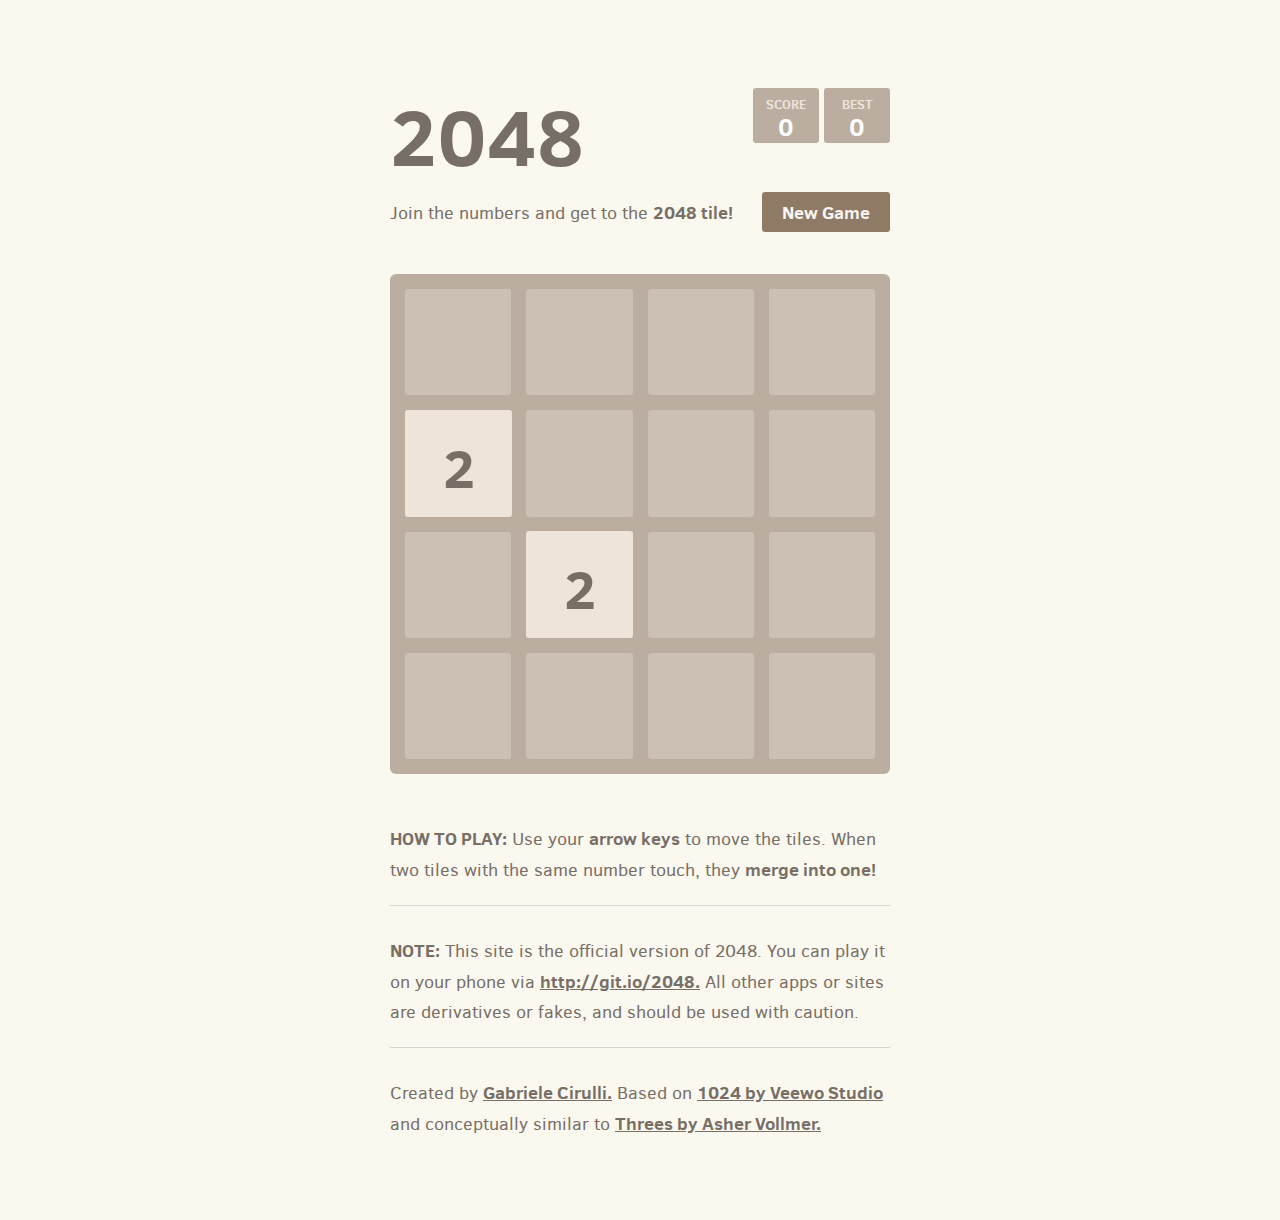
==== index.html @ 60905a82 "First Upload" ====
<!DOCTYPE html>
<html>
<head>
  <meta charset="utf-8">
  <title>2048</title>

  <link href="style/main.css" rel="stylesheet" type="text/css">
  <link rel="shortcut icon" href="favicon.ico">
  <link rel="apple-touch-icon" href="meta/apple-touch-icon.png">
  <link rel="apple-touch-startup-image" href="meta/apple-touch-startup-image-640x1096.png" media="(device-width: 320px) and (device-height: 568px) and (-webkit-device-pixel-ratio: 2)"> <!-- iPhone 5+ -->
  <link rel="apple-touch-startup-image" href="meta/apple-touch-startup-image-640x920.png"  media="(device-width: 320px) and (device-height: 480px) and (-webkit-device-pixel-ratio: 2)"> <!-- iPhone, retina -->
  <meta name="apple-mobile-web-app-capable" content="yes">
  <meta name="apple-mobile-web-app-status-bar-style" content="black">

  <meta name="HandheldFriendly" content="True">
  <meta name="MobileOptimized" content="320">
  <meta name="viewport" content="width=device-width, target-densitydpi=160dpi, initial-scale=1.0, maximum-scale=1, user-scalable=no, minimal-ui">
</head>
<body>
  <div class="container">
    <div class="heading">
      <h1 class="title">2048</h1>
      <div class="scores-container">
        <div class="score-container">0</div>
        <div class="best-container">0</div>
      </div>
    </div>

    <div class="above-game">
      <p class="game-intro">Join the numbers and get to the <strong>2048 tile!</strong></p>
      <a class="restart-button">New Game</a>
    </div>

    <div class="game-container">
      <div class="game-message">
        <p></p>
        <div class="lower">
	        <a class="keep-playing-button">Keep going</a>
          <a class="retry-button">Try again</a>
        </div>
      </div>

      <div class="grid-container">
        <div class="grid-row">
          <div class="grid-cell"></div>
          <div class="grid-cell"></div>
          <div class="grid-cell"></div>
          <div class="grid-cell"></div>
        </div>
        <div class="grid-row">
          <div class="grid-cell"></div>
          <div class="grid-cell"></div>
          <div class="grid-cell"></div>
          <div class="grid-cell"></div>
        </div>
        <div class="grid-row">
          <div class="grid-cell"></div>
          <div class="grid-cell"></div>
          <div class="grid-cell"></div>
          <div class="grid-cell"></div>
        </div>
        <div class="grid-row">
          <div class="grid-cell"></div>
          <div class="grid-cell"></div>
          <div class="grid-cell"></div>
          <div class="grid-cell"></div>
        </div>
      </div>

      <div class="tile-container">

      </div>
    </div>

    <p class="game-explanation">
      <strong class="important">How to play:</strong> Use your <strong>arrow keys</strong> to move the tiles. When two tiles with the same number touch, they <strong>merge into one!</strong>
    </p>
    <hr>
    <p>
    <strong class="important">Note:</strong> This site is the official version of 2048. You can play it on your phone via <a href="http://git.io/2048">http://git.io/2048.</a> All other apps or sites are derivatives or fakes, and should be used with caution.
    </p>
    <hr>
    <p>
    Created by <a href="http://gabrielecirulli.com" target="_blank">Gabriele Cirulli.</a> Based on <a href="https://itunes.apple.com/us/app/1024!/id823499224" target="_blank">1024 by Veewo Studio</a> and conceptually similar to <a href="http://asherv.com/threes/" target="_blank">Threes by Asher Vollmer.</a>
    </p>
  </div>

  <script src="js/bind_polyfill.js"></script>
  <script src="js/classlist_polyfill.js"></script>
  <script src="js/animframe_polyfill.js"></script>
  <script src="js/keyboard_input_manager.js"></script>
  <script src="js/html_actuator.js"></script>
  <script src="js/grid.js"></script>
  <script src="js/tile.js"></script>
  <script src="js/local_storage_manager.js"></script>
  <script src="js/game_manager.js"></script>
  <script src="js/application.js"></script>
</body>
</html>
---- style/main.css ----
@import url(fonts/clear-sans.css);
html, body {
  margin: 0;
  padding: 0;
  background: #faf8ef;
  color: #776e65;
  font-family: "Clear Sans", "Helvetica Neue", Arial, sans-serif;
  font-size: 18px; }

body {
  margin: 80px 0; }

.heading:after {
  content: "";
  display: block;
  clear: both; }

h1.title {
  font-size: 80px;
  font-weight: bold;
  margin: 0;
  display: block;
  float: left; }

@-webkit-keyframes move-up {
  0% {
    top: 25px;
    opacity: 1; }

  100% {
    top: -50px;
    opacity: 0; } }
@-moz-keyframes move-up {
  0% {
    top: 25px;
    opacity: 1; }

  100% {
    top: -50px;
    opacity: 0; } }
@keyframes move-up {
  0% {
    top: 25px;
    opacity: 1; }

  100% {
    top: -50px;
    opacity: 0; } }
.scores-container {
  float: right;
  text-align: right; }

.score-container, .best-container {
  position: relative;
  display: inline-block;
  background: #bbada0;
  padding: 15px 25px;
  font-size: 25px;
  height: 25px;
  line-height: 47px;
  font-weight: bold;
  border-radius: 3px;
  color: white;
  margin-top: 8px;
  text-align: center; }
  .score-container:after, .best-container:after {
    position: absolute;
    width: 100%;
    top: 10px;
    left: 0;
    text-transform: uppercase;
    font-size: 13px;
    line-height: 13px;
    text-align: center;
    color: #eee4da; }
  .score-container .score-addition, .best-container .score-addition {
    position: absolute;
    right: 30px;
    color: red;
    font-size: 25px;
    line-height: 25px;
    font-weight: bold;
    color: rgba(119, 110, 101, 0.9);
    z-index: 100;
    -webkit-animation: move-up 600ms ease-in;
    -moz-animation: move-up 600ms ease-in;
    animation: move-up 600ms ease-in;
    -webkit-animation-fill-mode: both;
    -moz-animation-fill-mode: both;
    animation-fill-mode: both; }

.score-container:after {
  content: "Score"; }

.best-container:after {
  content: "Best"; }

p {
  margin-top: 0;
  margin-bottom: 10px;
  line-height: 1.65; }

a {
  color: #776e65;
  font-weight: bold;
  text-decoration: underline;
  cursor: pointer; }

strong.important {
  text-transform: uppercase; }

hr {
  border: none;
  border-bottom: 1px solid #d8d4d0;
  margin-top: 20px;
  margin-bottom: 30px; }

.container {
  width: 500px;
  margin: 0 auto; }

@-webkit-keyframes fade-in {
  0% {
    opacity: 0; }

  100% {
    opacity: 1; } }
@-moz-keyframes fade-in {
  0% {
    opacity: 0; }

  100% {
    opacity: 1; } }
@keyframes fade-in {
  0% {
    opacity: 0; }

  100% {
    opacity: 1; } }
.game-container {
  margin-top: 40px;
  position: relative;
  padding: 15px;
  cursor: default;
  -webkit-touch-callout: none;
  -ms-touch-callout: none;
  -webkit-user-select: none;
  -moz-user-select: none;
  -ms-user-select: none;
  -ms-touch-action: none;
  touch-action: none;
  background: #bbada0;
  border-radius: 6px;
  width: 500px;
  height: 500px;
  -webkit-box-sizing: border-box;
  -moz-box-sizing: border-box;
  box-sizing: border-box; }
  .game-container .game-message {
    display: none;
    position: absolute;
    top: 0;
    right: 0;
    bottom: 0;
    left: 0;
    background: rgba(238, 228, 218, 0.5);
    z-index: 100;
    text-align: center;
    -webkit-animation: fade-in 800ms ease 1200ms;
    -moz-animation: fade-in 800ms ease 1200ms;
    animation: fade-in 800ms ease 1200ms;
    -webkit-animation-fill-mode: both;
    -moz-animation-fill-mode: both;
    animation-fill-mode: both; }
    .game-container .game-message p {
      font-size: 60px;
      font-weight: bold;
      height: 60px;
      line-height: 60px;
      margin-top: 222px; }
    .game-container .game-message .lower {
      display: block;
      margin-top: 59px; }
    .game-container .game-message a {
      display: inline-block;
      background: #8f7a66;
      border-radius: 3px;
      padding: 0 20px;
      text-decoration: none;
      color: #f9f6f2;
      height: 40px;
      line-height: 42px;
      margin-left: 9px; }
      .game-container .game-message a.keep-playing-button {
        display: none; }
    .game-container .game-message.game-won {
      background: rgba(237, 194, 46, 0.5);
      color: #f9f6f2; }
      .game-container .game-message.game-won a.keep-playing-button {
        display: inline-block; }
    .game-container .game-message.game-won, .game-container .game-message.game-over {
      display: block; }

.grid-container {
  position: absolute;
  z-index: 1; }

.grid-row {
  margin-bottom: 15px; }
  .grid-row:last-child {
    margin-bottom: 0; }
  .grid-row:after {
    content: "";
    display: block;
    clear: both; }

.grid-cell {
  width: 106.25px;
  height: 106.25px;
  margin-right: 15px;
  float: left;
  border-radius: 3px;
  background: rgba(238, 228, 218, 0.35); }
  .grid-cell:last-child {
    margin-right: 0; }

.tile-container {
  position: absolute;
  z-index: 2; }

.tile, .tile .tile-inner {
  width: 107px;
  height: 107px;
  line-height: 116.25px; }
.tile.tile-position-1-1 {
  -webkit-transform: translate(0px, 0px);
  -moz-transform: translate(0px, 0px);
  transform: translate(0px, 0px); }
.tile.tile-position-1-2 {
  -webkit-transform: translate(0px, 121px);
  -moz-transform: translate(0px, 121px);
  transform: translate(0px, 121px); }
.tile.tile-position-1-3 {
  -webkit-transform: translate(0px, 242px);
  -moz-transform: translate(0px, 242px);
  transform: translate(0px, 242px); }
.tile.tile-position-1-4 {
  -webkit-transform: translate(0px, 363px);
  -moz-transform: translate(0px, 363px);
  transform: translate(0px, 363px); }
.tile.tile-position-2-1 {
  -webkit-transform: translate(121px, 0px);
  -moz-transform: translate(121px, 0px);
  transform: translate(121px, 0px); }
.tile.tile-position-2-2 {
  -webkit-transform: translate(121px, 121px);
  -moz-transform: translate(121px, 121px);
  transform: translate(121px, 121px); }
.tile.tile-position-2-3 {
  -webkit-transform: translate(121px, 242px);
  -moz-transform: translate(121px, 242px);
  transform: translate(121px, 242px); }
.tile.tile-position-2-4 {
  -webkit-transform: translate(121px, 363px);
  -moz-transform: translate(121px, 363px);
  transform: translate(121px, 363px); }
.tile.tile-position-3-1 {
  -webkit-transform: translate(242px, 0px);
  -moz-transform: translate(242px, 0px);
  transform: translate(242px, 0px); }
.tile.tile-position-3-2 {
  -webkit-transform: translate(242px, 121px);
  -moz-transform: translate(242px, 121px);
  transform: translate(242px, 121px); }
.tile.tile-position-3-3 {
  -webkit-transform: translate(242px, 242px);
  -moz-transform: translate(242px, 242px);
  transform: translate(242px, 242px); }
.tile.tile-position-3-4 {
  -webkit-transform: translate(242px, 363px);
  -moz-transform: translate(242px, 363px);
  transform: translate(242px, 363px); }
.tile.tile-position-4-1 {
  -webkit-transform: translate(363px, 0px);
  -moz-transform: translate(363px, 0px);
  transform: translate(363px, 0px); }
.tile.tile-position-4-2 {
  -webkit-transform: translate(363px, 121px);
  -moz-transform: translate(363px, 121px);
  transform: translate(363px, 121px); }
.tile.tile-position-4-3 {
  -webkit-transform: translate(363px, 242px);
  -moz-transform: translate(363px, 242px);
  transform: translate(363px, 242px); }
.tile.tile-position-4-4 {
  -webkit-transform: translate(363px, 363px);
  -moz-transform: translate(363px, 363px);
  transform: translate(363px, 363px); }

.tile {
  position: absolute;
  -webkit-transition: 100ms ease-in-out;
  -moz-transition: 100ms ease-in-out;
  transition: 100ms ease-in-out;
  -webkit-transition-property: -webkit-transform;
  -moz-transition-property: -moz-transform;
  transition-property: transform; }
  .tile .tile-inner {
    border-radius: 3px;
    background: #eee4da;
    text-align: center;
    font-weight: bold;
    z-index: 10;
    font-size: 55px; }
  .tile.tile-2 .tile-inner {
    background: #eee4da;
    box-shadow: 0 0 30px 10px rgba(243, 215, 116, 0), inset 0 0 0 1px rgba(255, 255, 255, 0); }
  .tile.tile-4 .tile-inner {
    background: #ede0c8;
    box-shadow: 0 0 30px 10px rgba(243, 215, 116, 0), inset 0 0 0 1px rgba(255, 255, 255, 0); }
  .tile.tile-8 .tile-inner {
    color: #f9f6f2;
    background: #f2b179; }
  .tile.tile-16 .tile-inner {
    color: #f9f6f2;
    background: #f59563; }
  .tile.tile-32 .tile-inner {
    color: #f9f6f2;
    background: #f67c5f; }
  .tile.tile-64 .tile-inner {
    color: #f9f6f2;
    background: #f65e3b; }
  .tile.tile-128 .tile-inner {
    color: #f9f6f2;
    background: #edcf72;
    box-shadow: 0 0 30px 10px rgba(243, 215, 116, 0.2381), inset 0 0 0 1px rgba(255, 255, 255, 0.14286);
    font-size: 45px; }
    @media screen and (max-width: 520px) {
      .tile.tile-128 .tile-inner {
        font-size: 25px; } }
  .tile.tile-256 .tile-inner {
    color: #f9f6f2;
    background: #edcc61;
    box-shadow: 0 0 30px 10px rgba(243, 215, 116, 0.31746), inset 0 0 0 1px rgba(255, 255, 255, 0.19048);
    font-size: 45px; }
    @media screen and (max-width: 520px) {
      .tile.tile-256 .tile-inner {
        font-size: 25px; } }
  .tile.tile-512 .tile-inner {
    color: #f9f6f2;
    background: #edc850;
    box-shadow: 0 0 30px 10px rgba(243, 215, 116, 0.39683), inset 0 0 0 1px rgba(255, 255, 255, 0.2381);
    font-size: 45px; }
    @media screen and (max-width: 520px) {
      .tile.tile-512 .tile-inner {
        font-size: 25px; } }
  .tile.tile-1024 .tile-inner {
    color: #f9f6f2;
    background: #edc53f;
    box-shadow: 0 0 30px 10px rgba(243, 215, 116, 0.47619), inset 0 0 0 1px rgba(255, 255, 255, 0.28571);
    font-size: 35px; }
    @media screen and (max-width: 520px) {
      .tile.tile-1024 .tile-inner {
        font-size: 15px; } }
  .tile.tile-2048 .tile-inner {
    color: #f9f6f2;
    background: #edc22e;
    box-shadow: 0 0 30px 10px rgba(243, 215, 116, 0.55556), inset 0 0 0 1px rgba(255, 255, 255, 0.33333);
    font-size: 35px; }
    @media screen and (max-width: 520px) {
      .tile.tile-2048 .tile-inner {
        font-size: 15px; } }
  .tile.tile-super .tile-inner {
    color: #f9f6f2;
    background: #3c3a32;
    font-size: 30px; }
    @media screen and (max-width: 520px) {
      .tile.tile-super .tile-inner {
        font-size: 10px; } }

@-webkit-keyframes appear {
  0% {
    opacity: 0;
    -webkit-transform: scale(0);
    -moz-transform: scale(0);
    transform: scale(0); }

  100% {
    opacity: 1;
    -webkit-transform: scale(1);
    -moz-transform: scale(1);
    transform: scale(1); } }
@-moz-keyframes appear {
  0% {
    opacity: 0;
    -webkit-transform: scale(0);
    -moz-transform: scale(0);
    transform: scale(0); }

  100% {
    opacity: 1;
    -webkit-transform: scale(1);
    -moz-transform: scale(1);
    transform: scale(1); } }
@keyframes appear {
  0% {
    opacity: 0;
    -webkit-transform: scale(0);
    -moz-transform: scale(0);
    transform: scale(0); }

  100% {
    opacity: 1;
    -webkit-transform: scale(1);
    -moz-transform: scale(1);
    transform: scale(1); } }
.tile-new .tile-inner {
  -webkit-animation: appear 200ms ease 100ms;
  -moz-animation: appear 200ms ease 100ms;
  animation: appear 200ms ease 100ms;
  -webkit-animation-fill-mode: backwards;
  -moz-animation-fill-mode: backwards;
  animation-fill-mode: backwards; }

@-webkit-keyframes pop {
  0% {
    -webkit-transform: scale(0);
    -moz-transform: scale(0);
    transform: scale(0); }

  50% {
    -webkit-transform: scale(1.2);
    -moz-transform: scale(1.2);
    transform: scale(1.2); }

  100% {
    -webkit-transform: scale(1);
    -moz-transform: scale(1);
    transform: scale(1); } }
@-moz-keyframes pop {
  0% {
    -webkit-transform: scale(0);
    -moz-transform: scale(0);
    transform: scale(0); }

  50% {
    -webkit-transform: scale(1.2);
    -moz-transform: scale(1.2);
    transform: scale(1.2); }

  100% {
    -webkit-transform: scale(1);
    -moz-transform: scale(1);
    transform: scale(1); } }
@keyframes pop {
  0% {
    -webkit-transform: scale(0);
    -moz-transform: scale(0);
    transform: scale(0); }

  50% {
    -webkit-transform: scale(1.2);
    -moz-transform: scale(1.2);
    transform: scale(1.2); }

  100% {
    -webkit-transform: scale(1);
    -moz-transform: scale(1);
    transform: scale(1); } }
.tile-merged .tile-inner {
  z-index: 20;
  -webkit-animation: pop 200ms ease 100ms;
  -moz-animation: pop 200ms ease 100ms;
  animation: pop 200ms ease 100ms;
  -webkit-animation-fill-mode: backwards;
  -moz-animation-fill-mode: backwards;
  animation-fill-mode: backwards; }

.above-game:after {
  content: "";
  display: block;
  clear: both; }

.game-intro {
  float: left;
  line-height: 42px;
  margin-bottom: 0; }

.restart-button {
  display: inline-block;
  background: #8f7a66;
  border-radius: 3px;
  padding: 0 20px;
  text-decoration: none;
  color: #f9f6f2;
  height: 40px;
  line-height: 42px;
  display: block;
  text-align: center;
  float: right; }

.game-explanation {
  margin-top: 50px; }

@media screen and (max-width: 520px) {
  html, body {
    font-size: 15px; }

  body {
    margin: 20px 0;
    padding: 0 20px; }

  h1.title {
    font-size: 27px;
    margin-top: 15px; }

  .container {
    width: 280px;
    margin: 0 auto; }

  .score-container, .best-container {
    margin-top: 0;
    padding: 15px 10px;
    min-width: 40px; }

  .heading {
    margin-bottom: 10px; }

  .game-intro {
    width: 55%;
    display: block;
    box-sizing: border-box;
    line-height: 1.65; }

  .restart-button {
    width: 42%;
    padding: 0;
    display: block;
    box-sizing: border-box;
    margin-top: 2px; }

  .game-container {
    margin-top: 17px;
    position: relative;
    padding: 10px;
    cursor: default;
    -webkit-touch-callout: none;
    -ms-touch-callout: none;
    -webkit-user-select: none;
    -moz-user-select: none;
    -ms-user-select: none;
    -ms-touch-action: none;
    touch-action: none;
    background: #bbada0;
    border-radius: 6px;
    width: 280px;
    height: 280px;
    -webkit-box-sizing: border-box;
    -moz-box-sizing: border-box;
    box-sizing: border-box; }
    .game-container .game-message {
      display: none;
      position: absolute;
      top: 0;
      right: 0;
      bottom: 0;
      left: 0;
      background: rgba(238, 228, 218, 0.5);
      z-index: 100;
      text-align: center;
      -webkit-animation: fade-in 800ms ease 1200ms;
      -moz-animation: fade-in 800ms ease 1200ms;
      animation: fade-in 800ms ease 1200ms;
      -webkit-animation-fill-mode: both;
      -moz-animation-fill-mode: both;
      animation-fill-mode: both; }
      .game-container .game-message p {
        font-size: 60px;
        font-weight: bold;
        height: 60px;
        line-height: 60px;
        margin-top: 222px; }
      .game-container .game-message .lower {
        display: block;
        margin-top: 59px; }
      .game-container .game-message a {
        display: inline-block;
        background: #8f7a66;
        border-radius: 3px;
        padding: 0 20px;
        text-decoration: none;
        color: #f9f6f2;
        height: 40px;
        line-height: 42px;
        margin-left: 9px; }
        .game-container .game-message a.keep-playing-button {
          display: none; }
      .game-container .game-message.game-won {
        background: rgba(237, 194, 46, 0.5);
        color: #f9f6f2; }
        .game-container .game-message.game-won a.keep-playing-button {
          display: inline-block; }
      .game-container .game-message.game-won, .game-container .game-message.game-over {
        display: block; }

  .grid-container {
    position: absolute;
    z-index: 1; }

  .grid-row {
    margin-bottom: 10px; }
    .grid-row:last-child {
      margin-bottom: 0; }
    .grid-row:after {
      content: "";
      display: block;
      clear: both; }

  .grid-cell {
    width: 57.5px;
    height: 57.5px;
    margin-right: 10px;
    float: left;
    border-radius: 3px;
    background: rgba(238, 228, 218, 0.35); }
    .grid-cell:last-child {
      margin-right: 0; }

  .tile-container {
    position: absolute;
    z-index: 2; }

  .tile, .tile .tile-inner {
    width: 58px;
    height: 58px;
    line-height: 67.5px; }
  .tile.tile-position-1-1 {
    -webkit-transform: translate(0px, 0px);
    -moz-transform: translate(0px, 0px);
    transform: translate(0px, 0px); }
  .tile.tile-position-1-2 {
    -webkit-transform: translate(0px, 67px);
    -moz-transform: translate(0px, 67px);
    transform: translate(0px, 67px); }
  .tile.tile-position-1-3 {
    -webkit-transform: translate(0px, 135px);
    -moz-transform: translate(0px, 135px);
    transform: translate(0px, 135px); }
  .tile.tile-position-1-4 {
    -webkit-transform: translate(0px, 202px);
    -moz-transform: translate(0px, 202px);
    transform: translate(0px, 202px); }
  .tile.tile-position-2-1 {
    -webkit-transform: translate(67px, 0px);
    -moz-transform: translate(67px, 0px);
    transform: translate(67px, 0px); }
  .tile.tile-position-2-2 {
    -webkit-transform: translate(67px, 67px);
    -moz-transform: translate(67px, 67px);
    transform: translate(67px, 67px); }
  .tile.tile-position-2-3 {
    -webkit-transform: translate(67px, 135px);
    -moz-transform: translate(67px, 135px);
    transform: translate(67px, 135px); }
  .tile.tile-position-2-4 {
    -webkit-transform: translate(67px, 202px);
    -moz-transform: translate(67px, 202px);
    transform: translate(67px, 202px); }
  .tile.tile-position-3-1 {
    -webkit-transform: translate(135px, 0px);
    -moz-transform: translate(135px, 0px);
    transform: translate(135px, 0px); }
  .tile.tile-position-3-2 {
    -webkit-transform: translate(135px, 67px);
    -moz-transform: translate(135px, 67px);
    transform: translate(135px, 67px); }
  .tile.tile-position-3-3 {
    -webkit-transform: translate(135px, 135px);
    -moz-transform: translate(135px, 135px);
    transform: translate(135px, 135px); }
  .tile.tile-position-3-4 {
    -webkit-transform: translate(135px, 202px);
    -moz-transform: translate(135px, 202px);
    transform: translate(135px, 202px); }
  .tile.tile-position-4-1 {
    -webkit-transform: translate(202px, 0px);
    -moz-transform: translate(202px, 0px);
    transform: translate(202px, 0px); }
  .tile.tile-position-4-2 {
    -webkit-transform: translate(202px, 67px);
    -moz-transform: translate(202px, 67px);
    transform: translate(202px, 67px); }
  .tile.tile-position-4-3 {
    -webkit-transform: translate(202px, 135px);
    -moz-transform: translate(202px, 135px);
    transform: translate(202px, 135px); }
  .tile.tile-position-4-4 {
    -webkit-transform: translate(202px, 202px);
    -moz-transform: translate(202px, 202px);
    transform: translate(202px, 202px); }

  .tile .tile-inner {
    font-size: 35px; }

  .game-message p {
    font-size: 30px !important;
    height: 30px !important;
    line-height: 30px !important;
    margin-top: 90px !important; }
  .game-message .lower {
    margin-top: 30px !important; } }
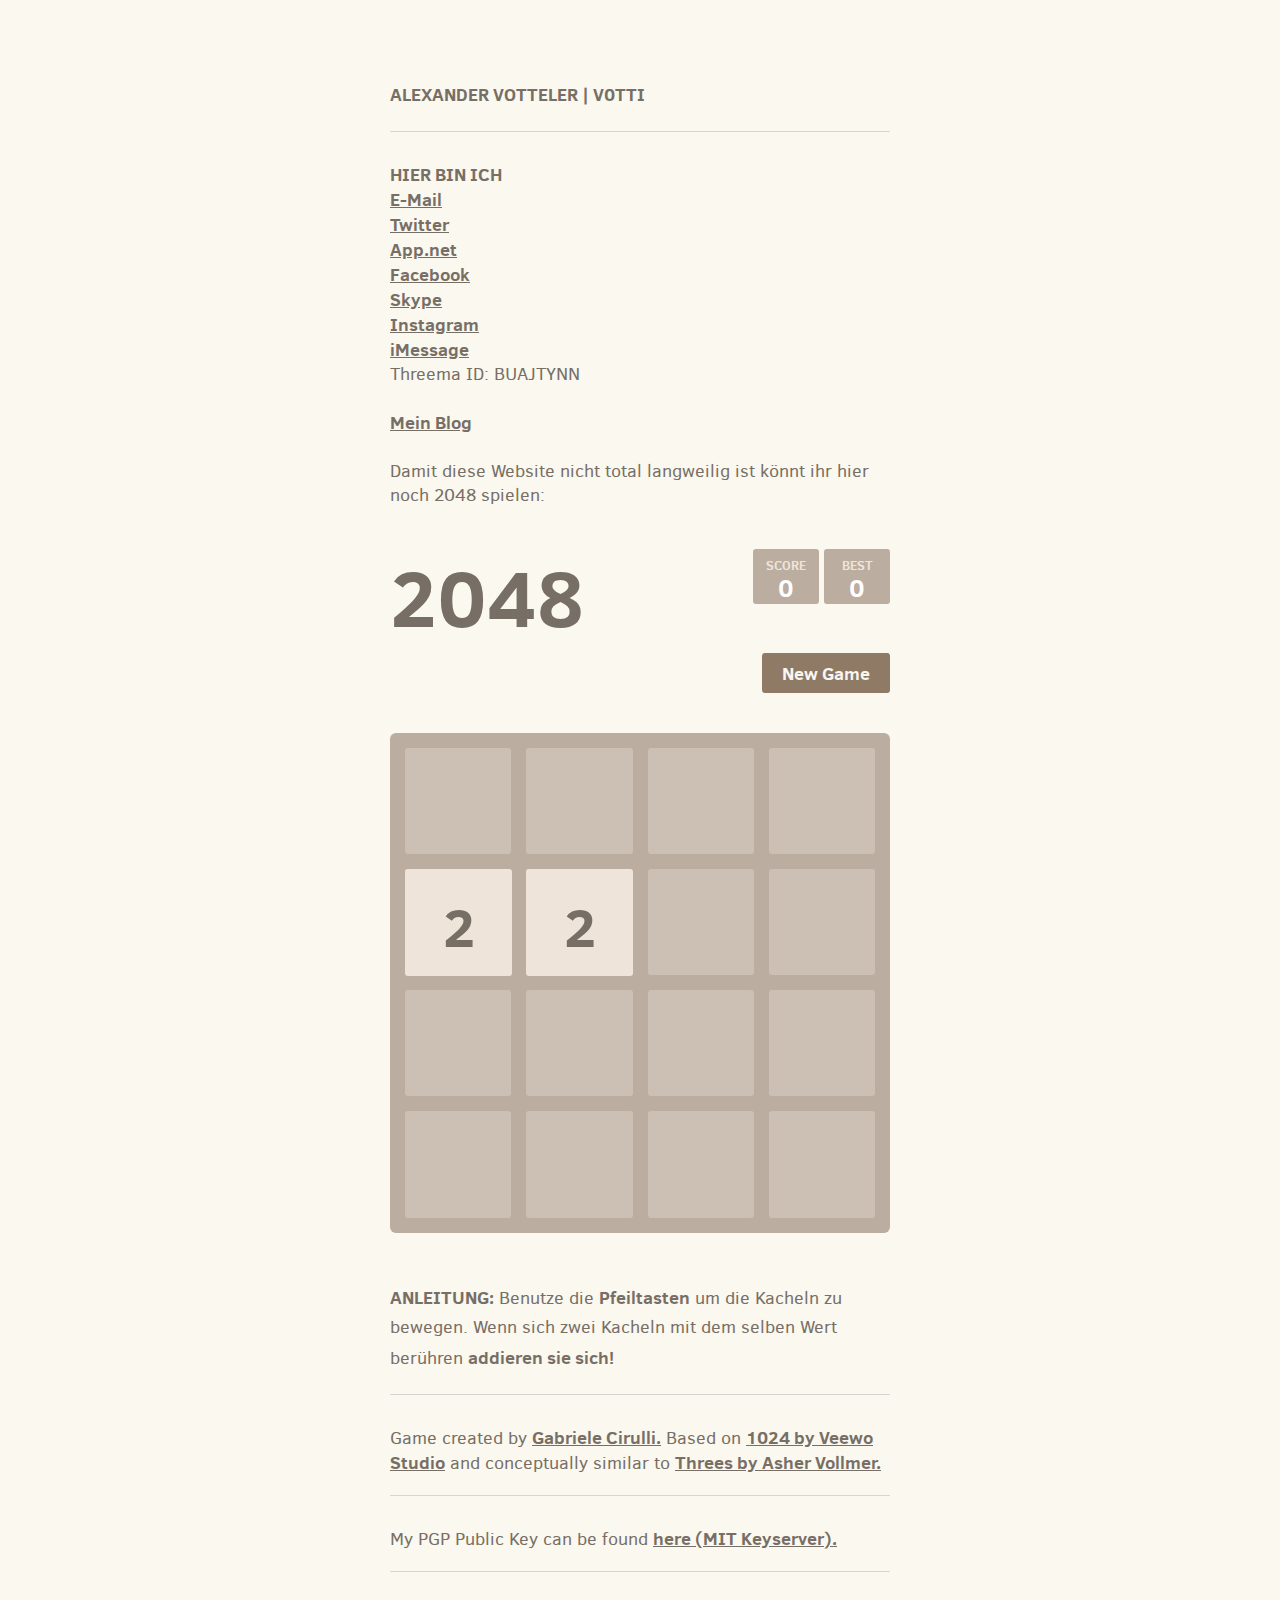
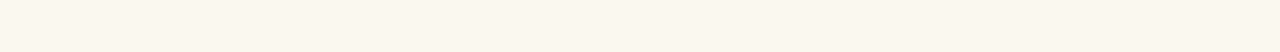
==== commit 3a320071: "Included PGP Key" ====
--- a/index.html
+++ b/index.html
@@ -2,15 +2,9 @@
 <html>
 <head>
   <meta charset="utf-8">
-  <title>2048</title>
+  <title>v0tti - Alexander Votteler</title>
 
   <link href="style/main.css" rel="stylesheet" type="text/css">
-  <link rel="shortcut icon" href="favicon.ico">
-  <link rel="apple-touch-icon" href="meta/apple-touch-icon.png">
-  <link rel="apple-touch-startup-image" href="meta/apple-touch-startup-image-640x1096.png" media="(device-width: 320px) and (device-height: 568px) and (-webkit-device-pixel-ratio: 2)"> <!-- iPhone 5+ -->
-  <link rel="apple-touch-startup-image" href="meta/apple-touch-startup-image-640x920.png"  media="(device-width: 320px) and (device-height: 480px) and (-webkit-device-pixel-ratio: 2)"> <!-- iPhone, retina -->
-  <meta name="apple-mobile-web-app-capable" content="yes">
-  <meta name="apple-mobile-web-app-status-bar-style" content="black">
 
   <meta name="HandheldFriendly" content="True">
   <meta name="MobileOptimized" content="320">
@@ -19,15 +13,30 @@
 <body>
   <div class="container">
     <div class="heading">
+    <p class="game-explanation">
+    <strong class="important">Alexander Votteler | v0tti</strong>
+        <hr>
+    <strong class="important">Hier bin ich</strong><br>
+        <a href="mailto:website@alexandervotteler.de">E-Mail</a><br>
+        <a href="https://twitter.com/v0tti/">Twitter</a><br>
+        <a href="https://alpha.app.net/v0tti">App.net</a><br>
+        <a href="https://facebook.com/alexander.votteler/">Facebook</a><br>
+        <a href="skype:dervotteler ">Skype</a><br>
+        <a href="https://instagram.com/v0tti/">Instagram</a><br>
+        <a href="imessage:alex@alexandervotteler.de">iMessage</a><br>
+        Threema ID: BUAJTYNN<br><br>
+        <a href="http://blog.v0tti.com">Mein Blog</a><br><br>
+        Damit diese Website nicht total langweilig ist könnt ihr hier noch 2048 spielen:<br><br>
+    </p>
+
       <h1 class="title">2048</h1>
       <div class="scores-container">
         <div class="score-container">0</div>
         <div class="best-container">0</div>
       </div>
     </div>
-
+    
     <div class="above-game">
-      <p class="game-intro">Join the numbers and get to the <strong>2048 tile!</strong></p>
       <a class="restart-button">New Game</a>
     </div>
 
@@ -73,17 +82,13 @@
     </div>
 
     <p class="game-explanation">
-      <strong class="important">How to play:</strong> Use your <strong>arrow keys</strong> to move the tiles. When two tiles with the same number touch, they <strong>merge into one!</strong>
+      <strong class="important">Anleitung:</strong> Benutze die <strong>Pfeiltasten</strong> um die Kacheln zu bewegen. Wenn sich zwei Kacheln mit dem selben Wert berühren <strong>addieren sie sich!</strong>
     </p>
     <hr>
-    <p>
-    <strong class="important">Note:</strong> This site is the official version of 2048. You can play it on your phone via <a href="http://git.io/2048">http://git.io/2048.</a> All other apps or sites are derivatives or fakes, and should be used with caution.
-    </p>
+    Game created by <a href="http://gabrielecirulli.com" target="_blank">Gabriele Cirulli.</a> Based on <a href="https://itunes.apple.com/us/app/1024!/id823499224" target="_blank">1024 by Veewo Studio</a> and conceptually similar to <a href="http://asherv.com/threes/" target="_blank">Threes by Asher Vollmer.</a>
     <hr>
-    <p>
-    Created by <a href="http://gabrielecirulli.com" target="_blank">Gabriele Cirulli.</a> Based on <a href="https://itunes.apple.com/us/app/1024!/id823499224" target="_blank">1024 by Veewo Studio</a> and conceptually similar to <a href="http://asherv.com/threes/" target="_blank">Threes by Asher Vollmer.</a>
-    </p>
-  </div>
+    My PGP Public Key can be found <a href="http://pgp.mit.edu/pks/lookup?op=get&search=0x1A0F27DF3B7D7869" target="_blank">here (MIT Keyserver).</a>
+    <hr>
 
   <script src="js/bind_polyfill.js"></script>
   <script src="js/classlist_polyfill.js"></script>
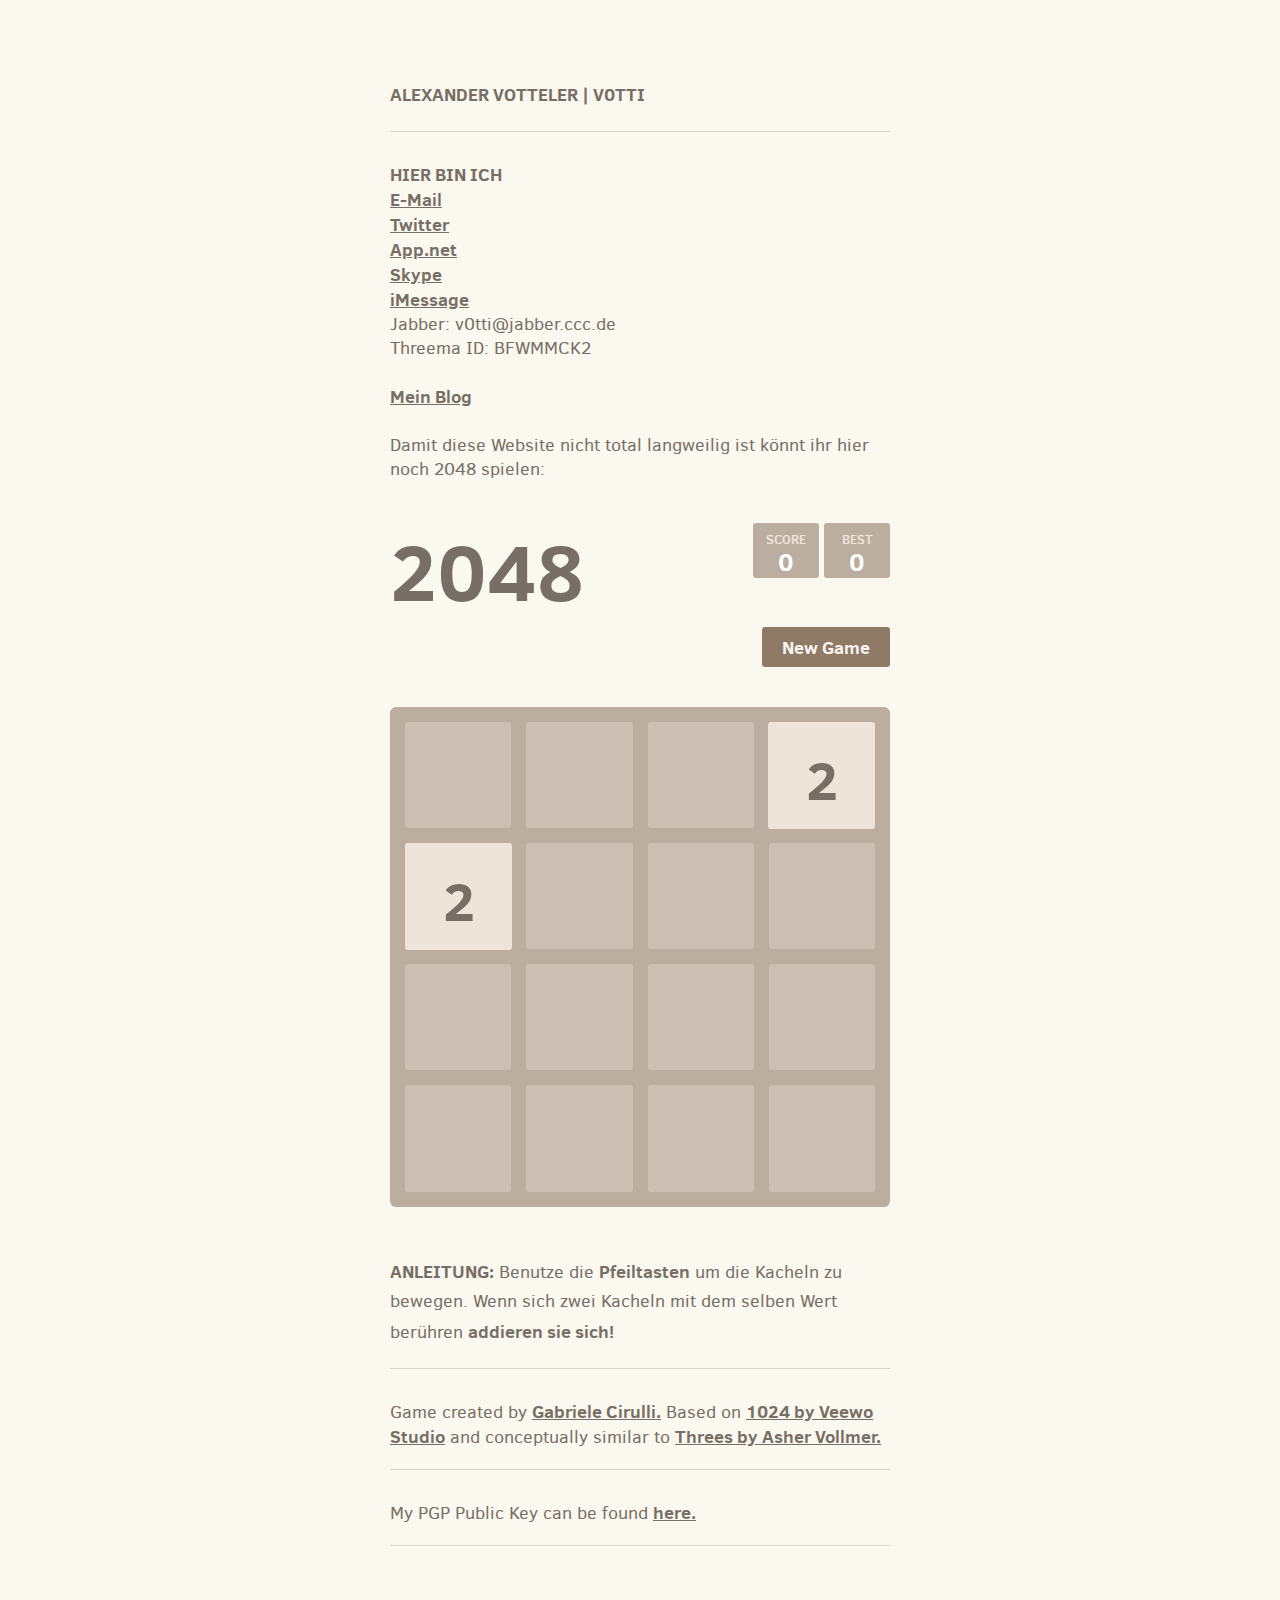
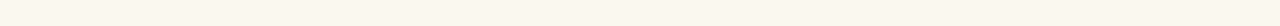
==== commit c28e1243: "New Blog" ====
--- a/index.html
+++ b/index.html
@@ -20,12 +20,11 @@
         <a href="mailto:website@alexandervotteler.de">E-Mail</a><br>
         <a href="https://twitter.com/v0tti/">Twitter</a><br>
         <a href="https://alpha.app.net/v0tti">App.net</a><br>
-        <a href="https://facebook.com/alexander.votteler/">Facebook</a><br>
         <a href="skype:dervotteler ">Skype</a><br>
-        <a href="https://instagram.com/v0tti/">Instagram</a><br>
         <a href="imessage:alex@alexandervotteler.de">iMessage</a><br>
-        Threema ID: BUAJTYNN<br><br>
-        <a href="http://blog.v0tti.com">Mein Blog</a><br><br>
+        Jabber: v0tti@jabber.ccc.de<br>
+        Threema ID: BFWMMCK2<br><br>
+        <a href="https://v0tti.com/blog">Mein Blog</a><br><br>
         Damit diese Website nicht total langweilig ist könnt ihr hier noch 2048 spielen:<br><br>
     </p>
 
@@ -87,7 +86,7 @@
     <hr>
     Game created by <a href="http://gabrielecirulli.com" target="_blank">Gabriele Cirulli.</a> Based on <a href="https://itunes.apple.com/us/app/1024!/id823499224" target="_blank">1024 by Veewo Studio</a> and conceptually similar to <a href="http://asherv.com/threes/" target="_blank">Threes by Asher Vollmer.</a>
     <hr>
-    My PGP Public Key can be found <a href="http://pgp.mit.edu/pks/lookup?op=get&search=0x1A0F27DF3B7D7869" target="_blank">here (MIT Keyserver).</a>
+    My PGP Public Key can be found <a href="http://v0tti.com/3B7D7869.txt" target="_blank">here.</a>
     <hr>
 
   <script src="js/bind_polyfill.js"></script>
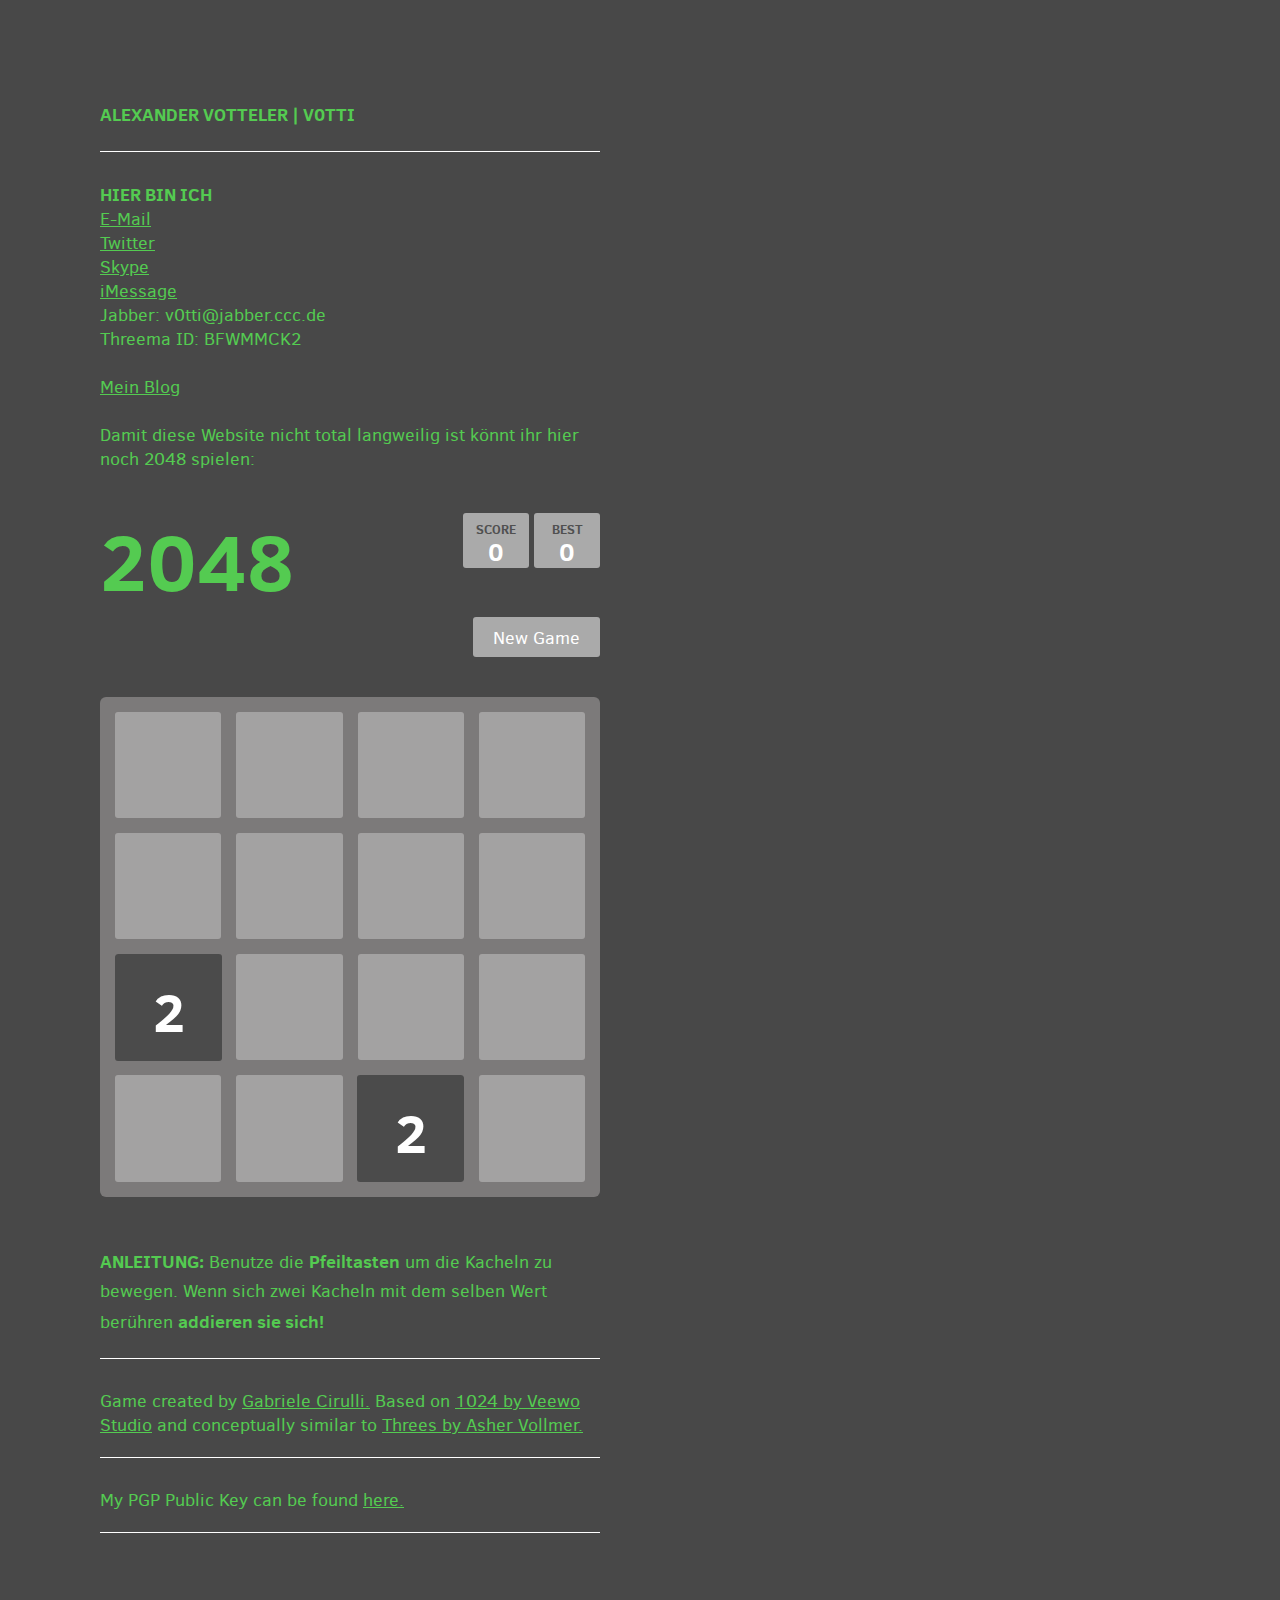
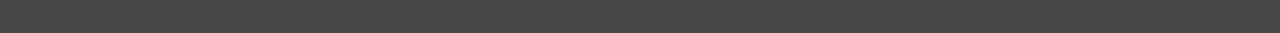
==== commit 593ceb0c: "Removed App.net" ====
--- a/index.html
+++ b/index.html
@@ -19,7 +19,6 @@
     <strong class="important">Hier bin ich</strong><br>
         <a href="mailto:website@alexandervotteler.de">E-Mail</a><br>
         <a href="https://twitter.com/v0tti/">Twitter</a><br>
-        <a href="https://alpha.app.net/v0tti">App.net</a><br>
         <a href="skype:dervotteler ">Skype</a><br>
         <a href="imessage:alex@alexandervotteler.de">iMessage</a><br>
         Jabber: v0tti@jabber.ccc.de<br>
--- a/style/main.css
+++ b/style/main.css
@@ -2,8 +2,8 @@
 html, body {
   margin: 0;
   padding: 0;
-  background: #faf8ef;
-  color: #776e65;
+  background: #484848;
+  color: #54cb51;
   font-family: "Clear Sans", "Helvetica Neue", Arial, sans-serif;
   font-size: 18px; }
 
@@ -53,7 +53,7 @@
 .score-container, .best-container {
   position: relative;
   display: inline-block;
-  background: #bbada0;
+  background: #aaa;
   padding: 15px 25px;
   font-size: 25px;
   height: 25px;
@@ -72,7 +72,7 @@
     font-size: 13px;
     line-height: 13px;
     text-align: center;
-    color: #eee4da; }
+    color: #505050; }
   .score-container .score-addition, .best-container .score-addition {
     position: absolute;
     right: 30px;
@@ -80,7 +80,7 @@
     font-size: 25px;
     line-height: 25px;
     font-weight: bold;
-    color: rgba(119, 110, 101, 0.9);
+    color: rgba(180, 180, 180, 0.9);
     z-index: 100;
     -webkit-animation: move-up 600ms ease-in;
     -moz-animation: move-up 600ms ease-in;
@@ -101,8 +101,7 @@
   line-height: 1.65; }
 
 a {
-  color: #776e65;
-  font-weight: bold;
+  color: #54cb51;
   text-decoration: underline;
   cursor: pointer; }
 
@@ -111,13 +110,13 @@
 
 hr {
   border: none;
-  border-bottom: 1px solid #d8d4d0;
+  border-bottom: 1px solid #fff;
   margin-top: 20px;
   margin-bottom: 30px; }
 
 .container {
   width: 500px;
-  margin: 0 auto; }
+  margin: 100px; }
 
 @-webkit-keyframes fade-in {
   0% {
@@ -149,7 +148,7 @@
   -ms-user-select: none;
   -ms-touch-action: none;
   touch-action: none;
-  background: #bbada0;
+  background: rgb(124, 122, 122);
   border-radius: 6px;
   width: 500px;
   height: 500px;
@@ -163,7 +162,7 @@
     right: 0;
     bottom: 0;
     left: 0;
-    background: rgba(238, 228, 218, 0.5);
+    background: rgba(72, 72, 72, 0.54);
     z-index: 100;
     text-align: center;
     -webkit-animation: fade-in 800ms ease 1200ms;
@@ -183,11 +182,11 @@
       margin-top: 59px; }
     .game-container .game-message a {
       display: inline-block;
-      background: #8f7a66;
+      background: #aaa;
       border-radius: 3px;
       padding: 0 20px;
       text-decoration: none;
-      color: #f9f6f2;
+      color: #fff;
       height: 40px;
       line-height: 42px;
       margin-left: 9px; }
@@ -195,7 +194,7 @@
         display: none; }
     .game-container .game-message.game-won {
       background: rgba(237, 194, 46, 0.5);
-      color: #f9f6f2; }
+      color: #fff; }
       .game-container .game-message.game-won a.keep-playing-button {
         display: inline-block; }
     .game-container .game-message.game-won, .game-container .game-message.game-over {
@@ -220,7 +219,7 @@
   margin-right: 15px;
   float: left;
   border-radius: 3px;
-  background: rgba(238, 228, 218, 0.35); }
+  background: rgba(255, 255, 255, 0.3); }
   .grid-cell:last-child {
     margin-right: 0; }
 
@@ -307,31 +306,33 @@
   transition-property: transform; }
   .tile .tile-inner {
     border-radius: 3px;
-    background: #eee4da;
+    background: #fff;
     text-align: center;
     font-weight: bold;
     z-index: 10;
     font-size: 55px; }
   .tile.tile-2 .tile-inner {
-    background: #eee4da;
+    color: #fff;
+    background: #4b4b4b;
     box-shadow: 0 0 30px 10px rgba(243, 215, 116, 0), inset 0 0 0 1px rgba(255, 255, 255, 0); }
   .tile.tile-4 .tile-inner {
-    background: #ede0c8;
+    color: #fff;
+    background: #8d8d8d;
     box-shadow: 0 0 30px 10px rgba(243, 215, 116, 0), inset 0 0 0 1px rgba(255, 255, 255, 0); }
   .tile.tile-8 .tile-inner {
-    color: #f9f6f2;
+    color: #fff;
     background: #f2b179; }
   .tile.tile-16 .tile-inner {
-    color: #f9f6f2;
+    color: #fff;
     background: #f59563; }
   .tile.tile-32 .tile-inner {
-    color: #f9f6f2;
+    color: #fff;
     background: #f67c5f; }
   .tile.tile-64 .tile-inner {
-    color: #f9f6f2;
+    color: #fff;
     background: #f65e3b; }
   .tile.tile-128 .tile-inner {
-    color: #f9f6f2;
+    color: #fff;
     background: #edcf72;
     box-shadow: 0 0 30px 10px rgba(243, 215, 116, 0.2381), inset 0 0 0 1px rgba(255, 255, 255, 0.14286);
     font-size: 45px; }
@@ -339,7 +340,7 @@
       .tile.tile-128 .tile-inner {
         font-size: 25px; } }
   .tile.tile-256 .tile-inner {
-    color: #f9f6f2;
+    color: #fff;
     background: #edcc61;
     box-shadow: 0 0 30px 10px rgba(243, 215, 116, 0.31746), inset 0 0 0 1px rgba(255, 255, 255, 0.19048);
     font-size: 45px; }
@@ -347,7 +348,7 @@
       .tile.tile-256 .tile-inner {
         font-size: 25px; } }
   .tile.tile-512 .tile-inner {
-    color: #f9f6f2;
+    color: #fff;
     background: #edc850;
     box-shadow: 0 0 30px 10px rgba(243, 215, 116, 0.39683), inset 0 0 0 1px rgba(255, 255, 255, 0.2381);
     font-size: 45px; }
@@ -355,7 +356,7 @@
       .tile.tile-512 .tile-inner {
         font-size: 25px; } }
   .tile.tile-1024 .tile-inner {
-    color: #f9f6f2;
+    color: #fff;
     background: #edc53f;
     box-shadow: 0 0 30px 10px rgba(243, 215, 116, 0.47619), inset 0 0 0 1px rgba(255, 255, 255, 0.28571);
     font-size: 35px; }
@@ -363,7 +364,7 @@
       .tile.tile-1024 .tile-inner {
         font-size: 15px; } }
   .tile.tile-2048 .tile-inner {
-    color: #f9f6f2;
+    color: #fff;
     background: #edc22e;
     box-shadow: 0 0 30px 10px rgba(243, 215, 116, 0.55556), inset 0 0 0 1px rgba(255, 255, 255, 0.33333);
     font-size: 35px; }
@@ -371,7 +372,7 @@
       .tile.tile-2048 .tile-inner {
         font-size: 15px; } }
   .tile.tile-super .tile-inner {
-    color: #f9f6f2;
+    color: #fff;
     background: #3c3a32;
     font-size: 30px; }
     @media screen and (max-width: 520px) {
@@ -488,11 +489,11 @@
 
 .restart-button {
   display: inline-block;
-  background: #8f7a66;
+  background: #aaa;
   border-radius: 3px;
   padding: 0 20px;
   text-decoration: none;
-  color: #f9f6f2;
+  color: #fff;
   height: 40px;
   line-height: 42px;
   display: block;
@@ -565,7 +566,7 @@
       right: 0;
       bottom: 0;
       left: 0;
-      background: rgba(238, 228, 218, 0.5);
+      background: rgba(255, 255, 255, 0.5);
       z-index: 100;
       text-align: center;
       -webkit-animation: fade-in 800ms ease 1200ms;
@@ -585,11 +586,11 @@
         margin-top: 59px; }
       .game-container .game-message a {
         display: inline-block;
-        background: #8f7a66;
+        background: #aaa;
         border-radius: 3px;
         padding: 0 20px;
         text-decoration: none;
-        color: #f9f6f2;
+        color: #fff;
         height: 40px;
         line-height: 42px;
         margin-left: 9px; }
@@ -597,7 +598,7 @@
           display: none; }
       .game-container .game-message.game-won {
         background: rgba(237, 194, 46, 0.5);
-        color: #f9f6f2; }
+        color: #fff; }
         .game-container .game-message.game-won a.keep-playing-button {
           display: inline-block; }
       .game-container .game-message.game-won, .game-container .game-message.game-over {
@@ -622,7 +623,7 @@
     margin-right: 10px;
     float: left;
     border-radius: 3px;
-    background: rgba(238, 228, 218, 0.35); }
+    background: rgba(255, 255, 255, 0.35); }
     .grid-cell:last-child {
       margin-right: 0; }
 
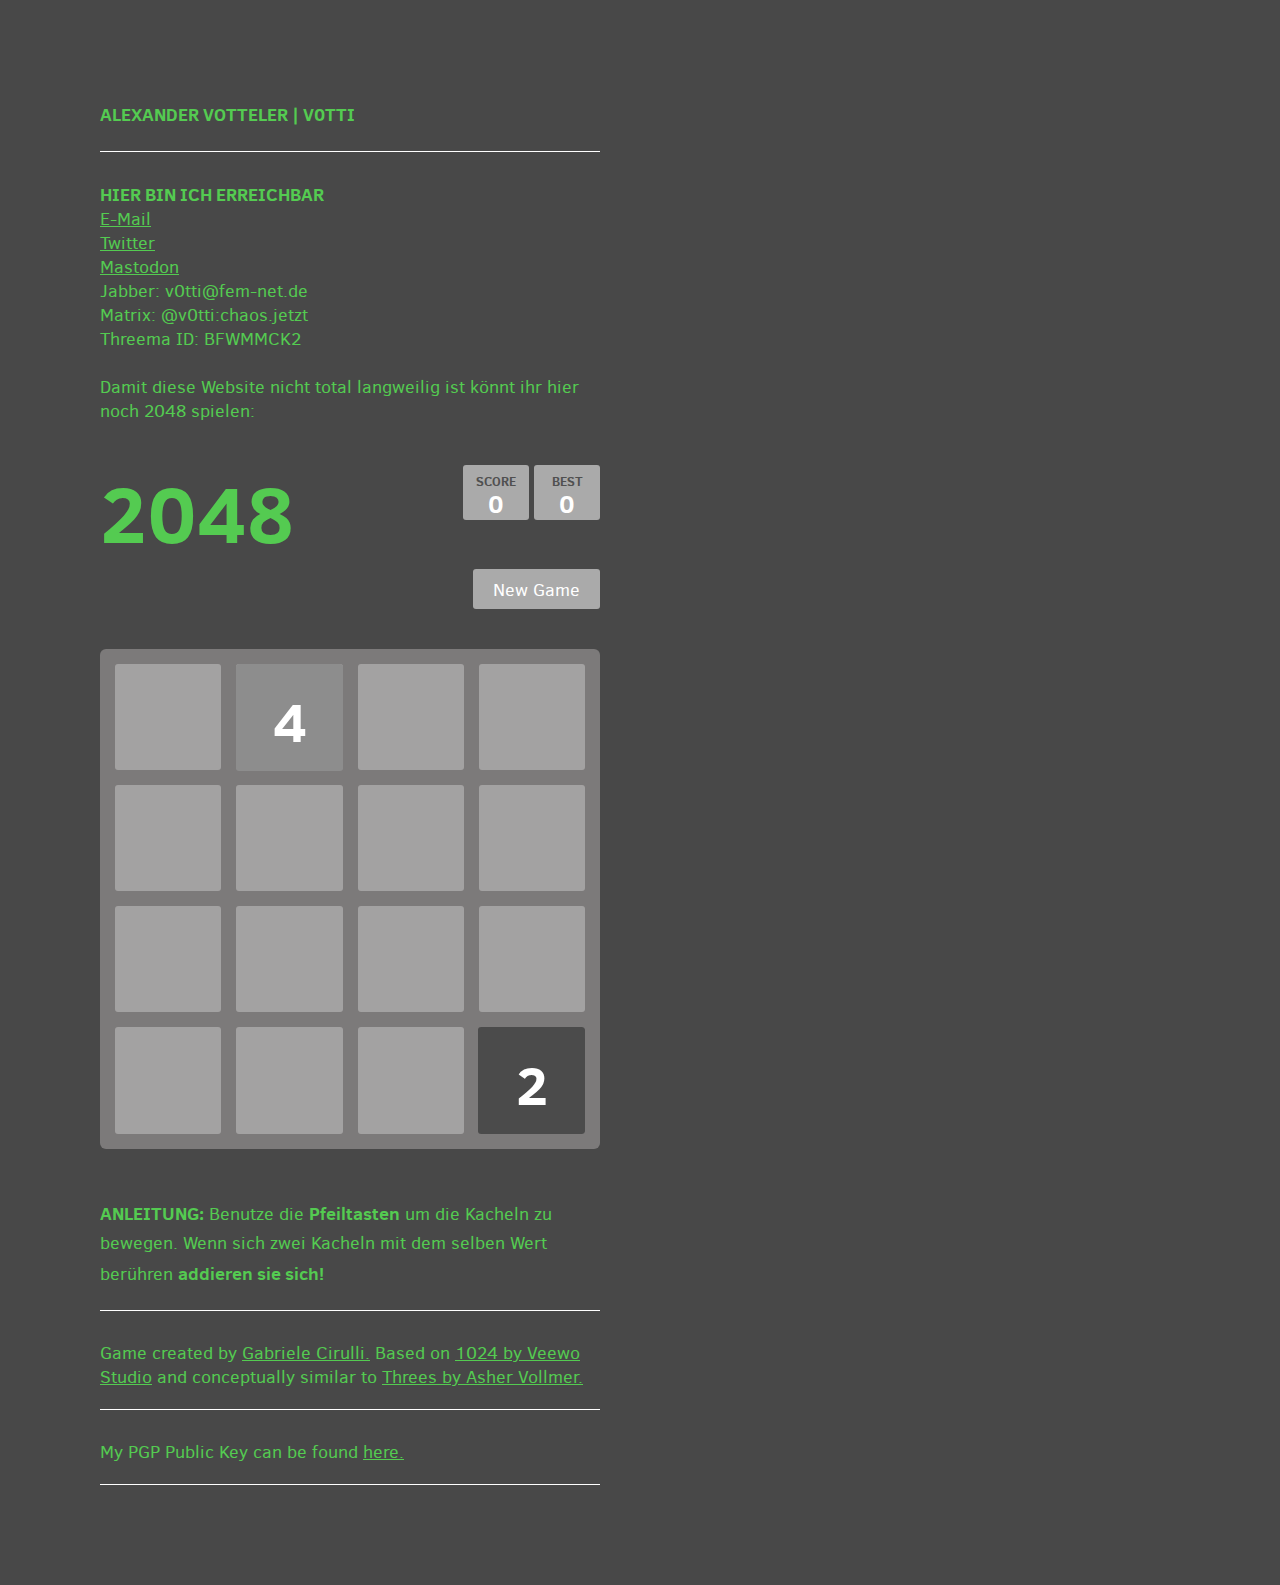
==== commit 7922af10: "updated contact ways" ====
--- a/index.html
+++ b/index.html
@@ -16,14 +16,13 @@
     <p class="game-explanation">
     <strong class="important">Alexander Votteler | v0tti</strong>
         <hr>
-    <strong class="important">Hier bin ich</strong><br>
+    <strong class="important">Hier bin ich erreichbar</strong><br>
         <a href="mailto:website@alexandervotteler.de">E-Mail</a><br>
         <a href="https://twitter.com/v0tti/">Twitter</a><br>
-        <a href="skype:dervotteler ">Skype</a><br>
-        <a href="imessage:alex@alexandervotteler.de">iMessage</a><br>
-        Jabber: v0tti@jabber.ccc.de<br>
+        <a rel="me" href="https://fem.social/@v0tti">Mastodon</a><br>
+        Jabber: v0tti@fem-net.de<br>
+        Matrix: @v0tti:chaos.jetzt<br>
         Threema ID: BFWMMCK2<br><br>
-        <a href="https://v0tti.com/blog">Mein Blog</a><br><br>
         Damit diese Website nicht total langweilig ist könnt ihr hier noch 2048 spielen:<br><br>
     </p>
 
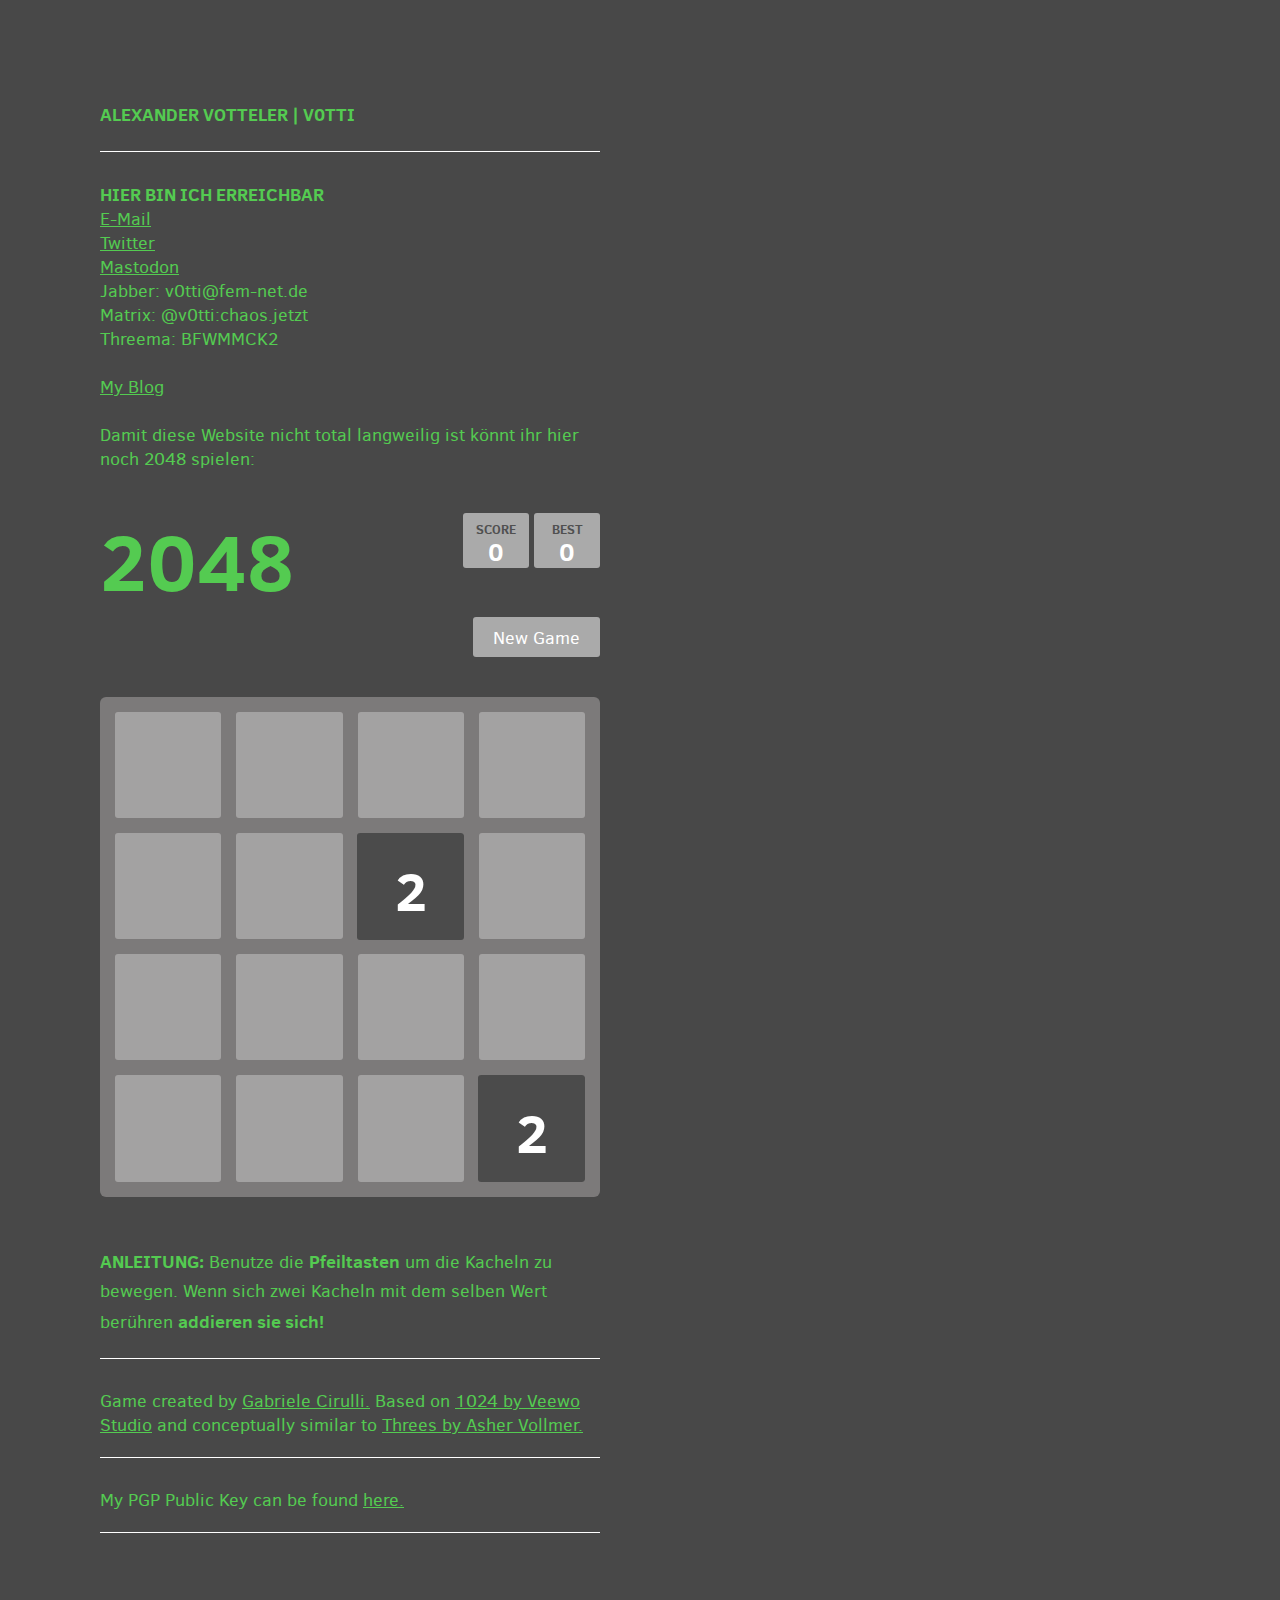
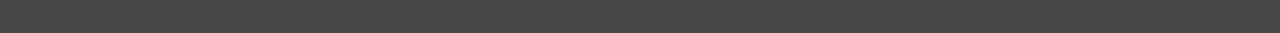
==== commit 0fe29a90: "add blog" ====
--- a/index.html
+++ b/index.html
@@ -22,7 +22,8 @@
         <a rel="me" href="https://fem.social/@v0tti">Mastodon</a><br>
         Jabber: v0tti@fem-net.de<br>
         Matrix: @v0tti:chaos.jetzt<br>
-        Threema ID: BFWMMCK2<br><br>
+        Threema: BFWMMCK2<br><br>
+        <a href="https://wiki.v0tti.com">My Blog</a><br><br>
         Damit diese Website nicht total langweilig ist könnt ihr hier noch 2048 spielen:<br><br>
     </p>
 
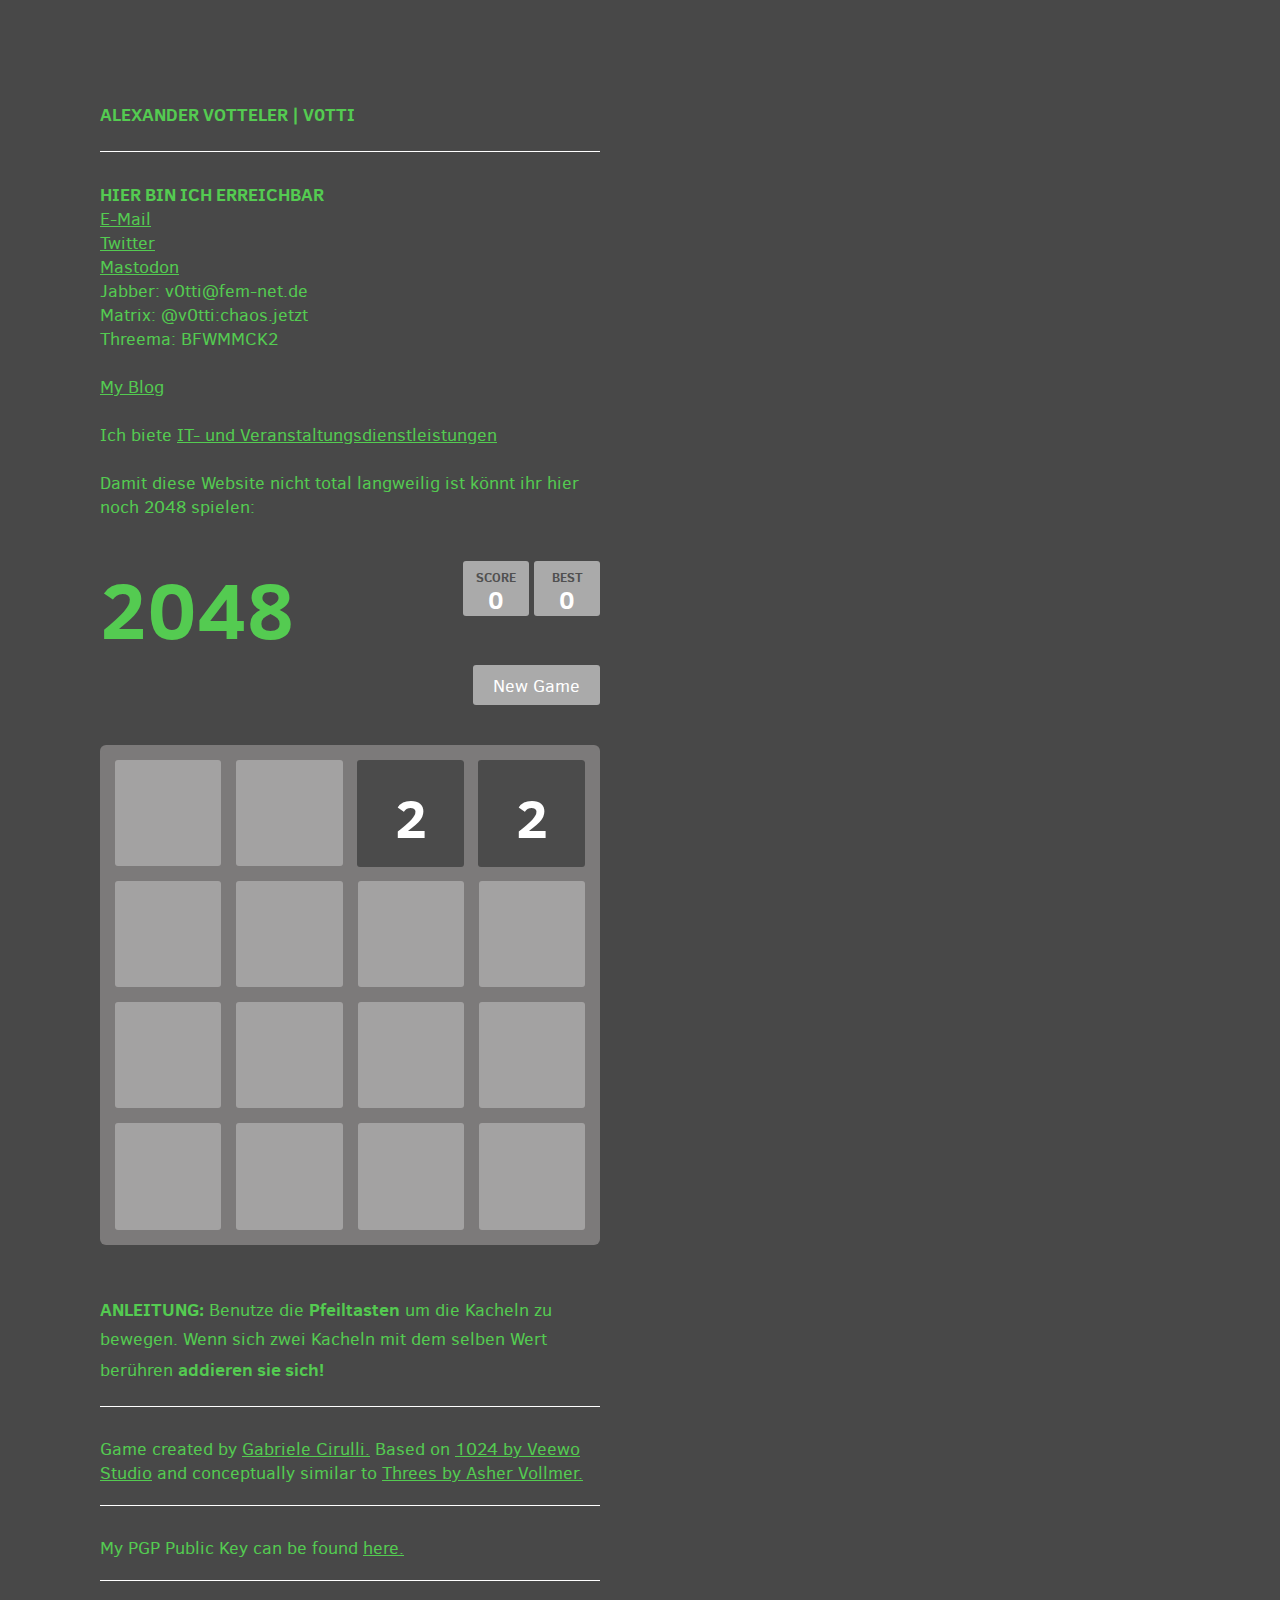
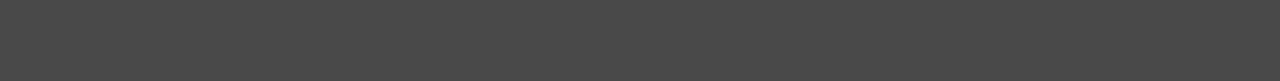
==== commit 41f2a80e: "Link to business site" ====
--- a/index.html
+++ b/index.html
@@ -24,6 +24,7 @@
         Matrix: @v0tti:chaos.jetzt<br>
         Threema: BFWMMCK2<br><br>
         <a href="https://wiki.v0tti.com">My Blog</a><br><br>
+        Ich biete <a href="business.html">IT- und Veranstaltungsdienstleistungen</a><br><br>
         Damit diese Website nicht total langweilig ist könnt ihr hier noch 2048 spielen:<br><br>
     </p>
 
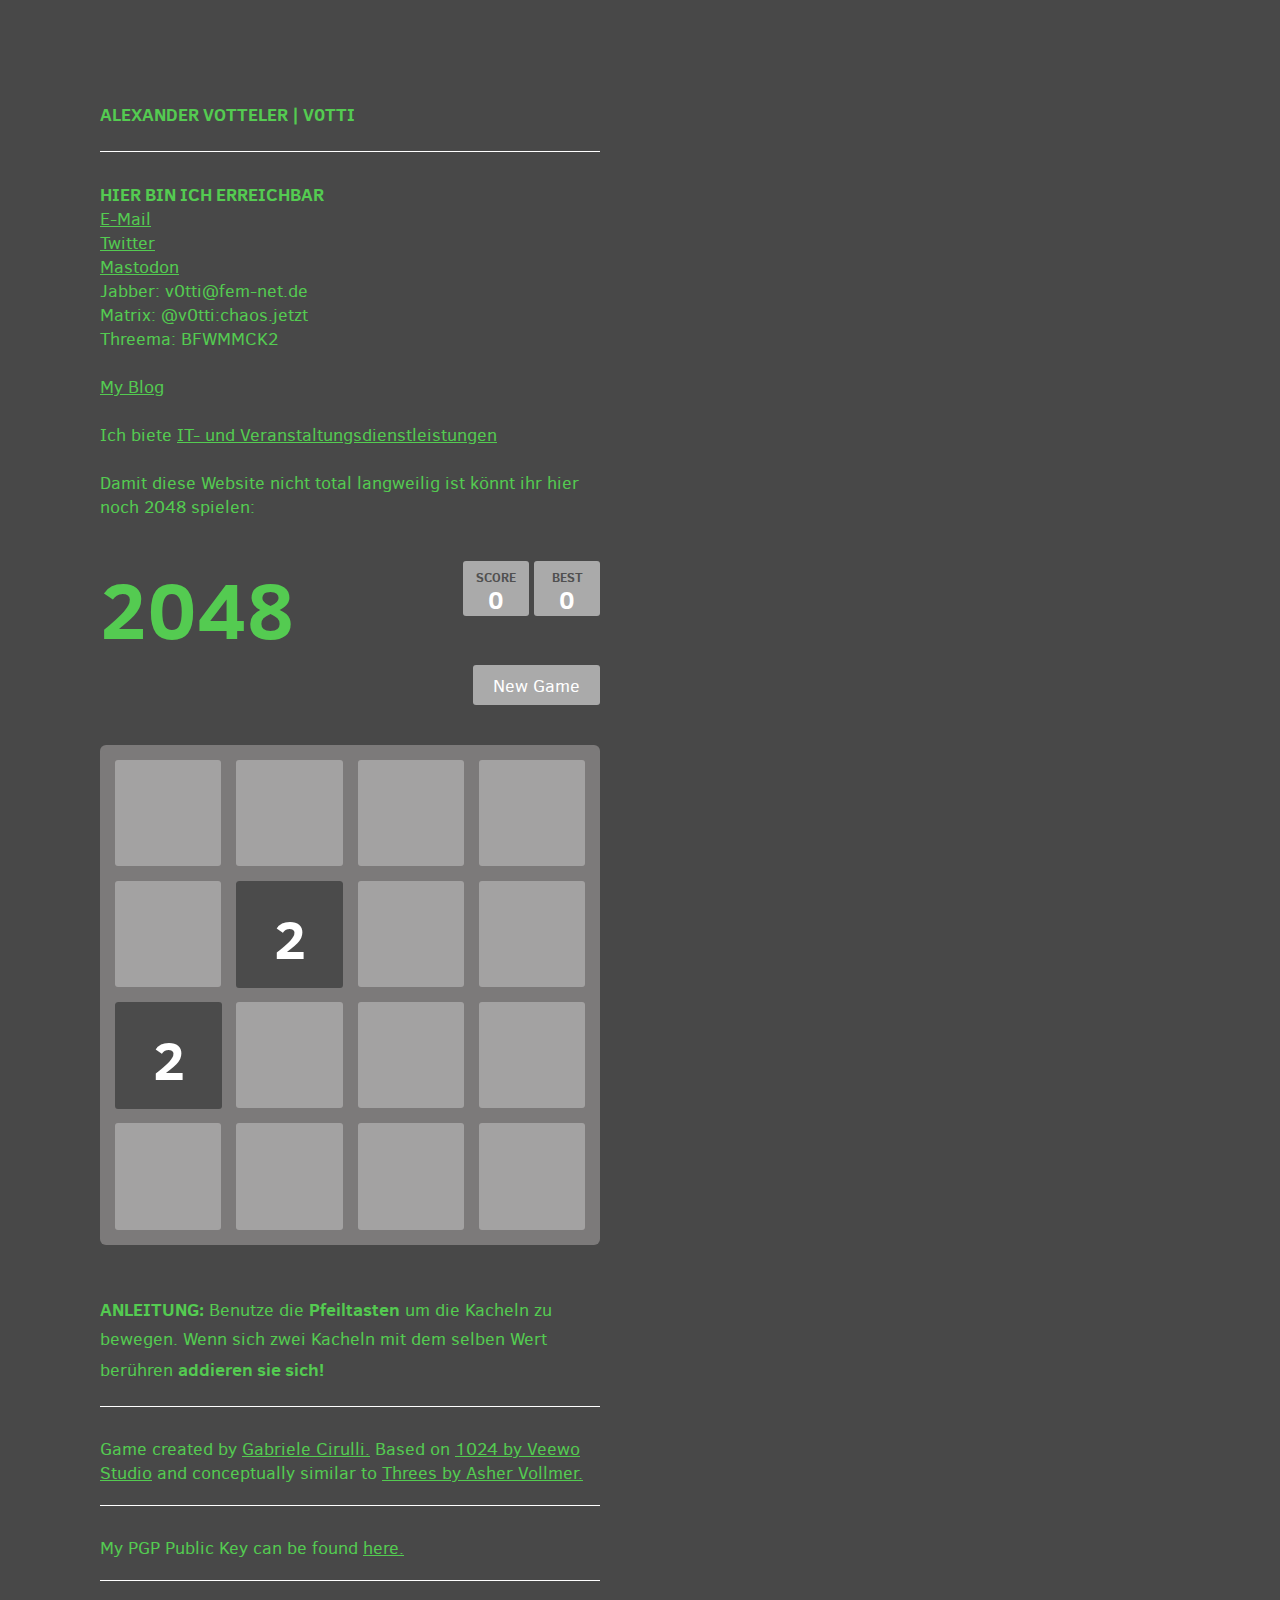
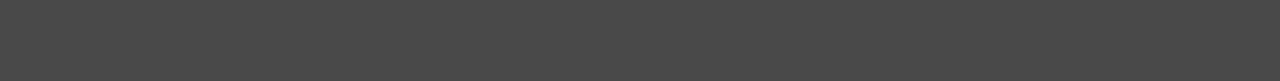
==== commit 5fe26544: "impressum and datenschutz in one file" ====
--- a/index.html
+++ b/index.html
@@ -24,7 +24,7 @@
         Matrix: @v0tti:chaos.jetzt<br>
         Threema: BFWMMCK2<br><br>
         <a href="https://wiki.v0tti.com">My Blog</a><br><br>
-        Ich biete <a href="business.html">IT- und Veranstaltungsdienstleistungen</a><br><br>
+        Ich biete <a href="https://alexandervotteler.de">IT- und Veranstaltungsdienstleistungen</a><br><br>
         Damit diese Website nicht total langweilig ist könnt ihr hier noch 2048 spielen:<br><br>
     </p>
 
--- a/style/main.css
+++ b/style/main.css
@@ -552,7 +552,6 @@
     -ms-user-select: none;
     -ms-touch-action: none;
     touch-action: none;
-    background: #bbada0;
     border-radius: 6px;
     width: 280px;
     height: 280px;
@@ -710,3 +709,16 @@
     margin-top: 90px !important; }
   .game-message .lower {
     margin-top: 30px !important; } }
+
+label[for^="toggle-"] {
+  text-decoration: underline;
+  cursor: pointer;
+}
+
+input[id^="toggle-"], input[id^="toggle-"] + * {
+  display: none;
+}
+
+input[id^="toggle-"]:checked + * {
+  display: initial;
+}
